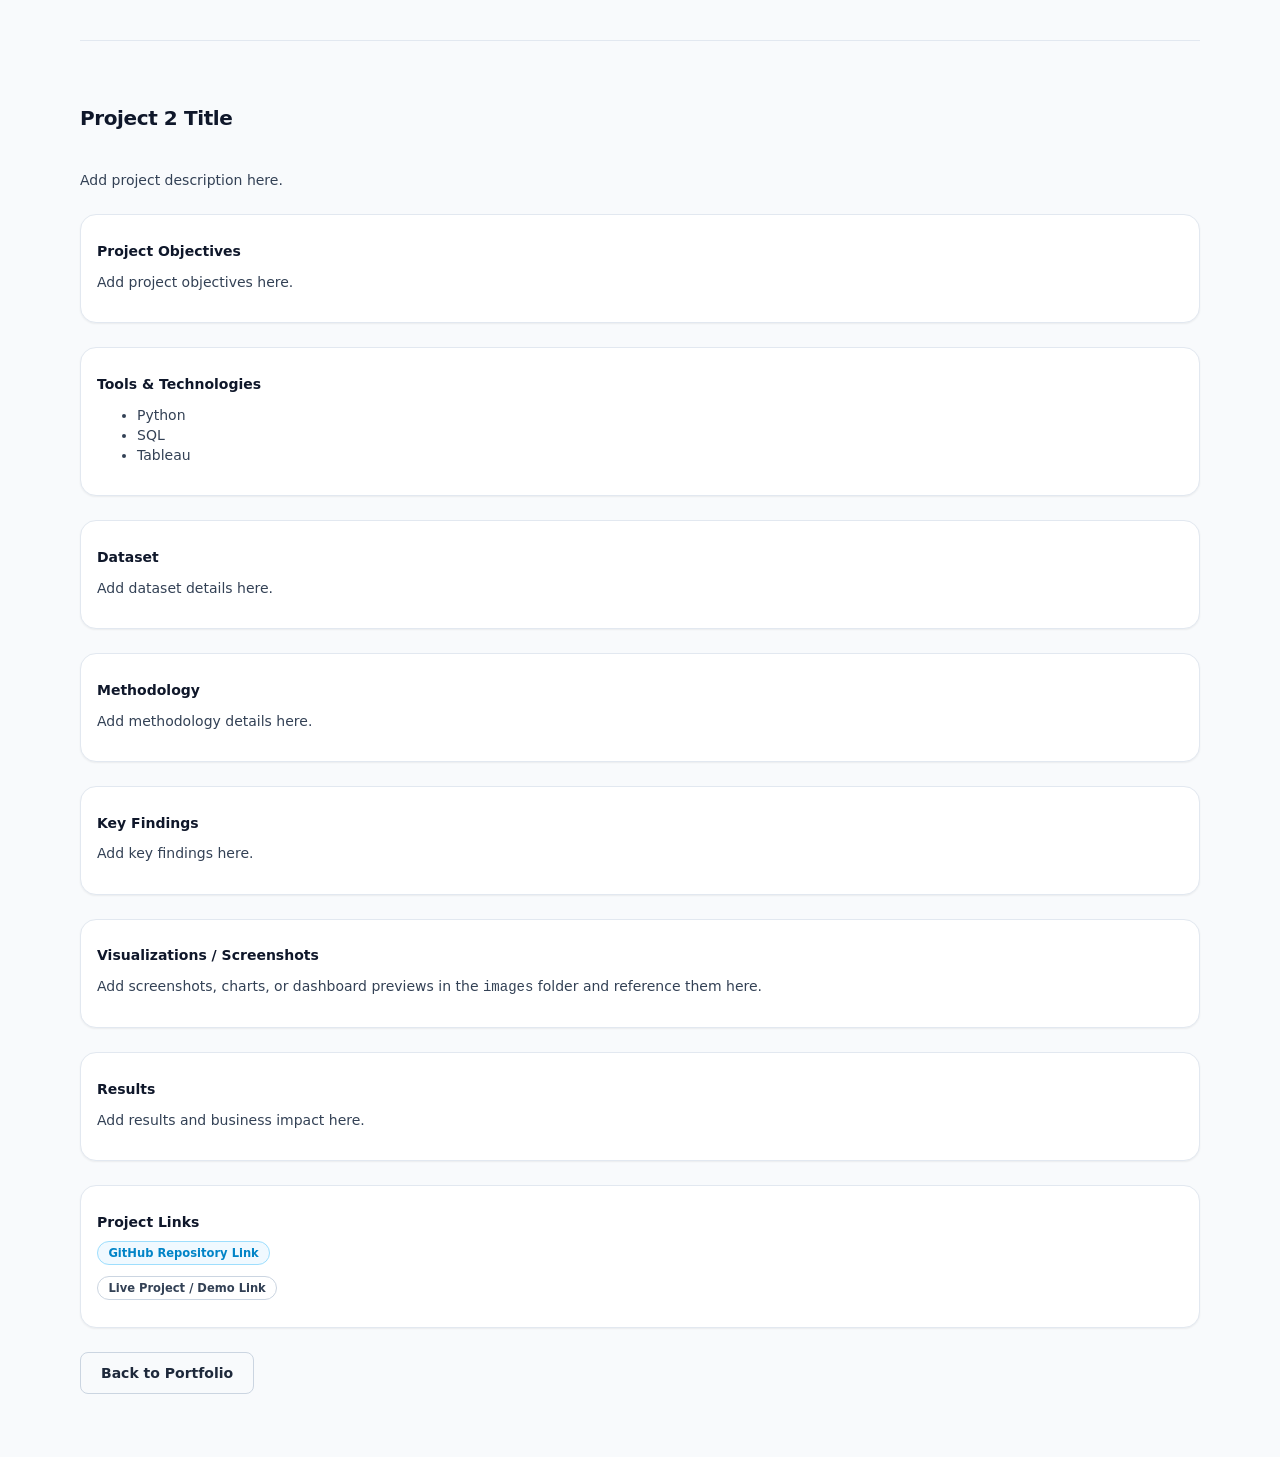
==== assets/projects/project-2/index.html @ e4ff6412 "Prepare portfolio files" ====
<!DOCTYPE html>
<html lang="en" class="page-root">
<head>
  <meta charset="UTF-8">
  <meta name="viewport" content="width=device-width, initial-scale=1.0">
  <title>Project 2 | Steven Legoute Portfolio</title>
  <link rel="stylesheet" href="../../../styles.css">
</head>
<body class="page-body">
  <main class="layout-container page-main">
    <section class="section-block section-block--no-margin-top">
      <div class="section-header">
        <h1 class="section-title">Project 2 Title</h1>
      </div>
      <p class="body-copy">Add project description here.</p>

      <div class="stack-large stack-large--with-margin-top">
        <div class="surface-card">
          <h2 class="card-title">Project Objectives</h2>
          <p class="body-copy">Add project objectives here.</p>
        </div>

        <div class="surface-card">
          <h2 class="card-title">Tools &amp; Technologies</h2>
          <ul class="body-copy">
            <li>Python</li>
            <li>SQL</li>
            <li>Tableau</li>
          </ul>
        </div>

        <div class="surface-card">
          <h2 class="card-title">Dataset</h2>
          <p class="body-copy">Add dataset details here.</p>
        </div>

        <div class="surface-card">
          <h2 class="card-title">Methodology</h2>
          <p class="body-copy">Add methodology details here.</p>
        </div>

        <div class="surface-card">
          <h2 class="card-title">Key Findings</h2>
          <p class="body-copy">Add key findings here.</p>
        </div>

        <div class="surface-card">
          <h2 class="card-title">Visualizations / Screenshots</h2>
          <p class="body-copy">Add screenshots, charts, or dashboard previews in the <code>images</code> folder and reference them here.</p>
        </div>

        <div class="surface-card">
          <h2 class="card-title">Results</h2>
          <p class="body-copy">Add results and business impact here.</p>
        </div>

        <div class="surface-card">
          <h2 class="card-title">Project Links</h2>
          <p class="body-copy"><a class="btn-sm hi" href="#">GitHub Repository Link</a></p>
          <p class="body-copy"><a class="btn-sm" href="#">Live Project / Demo Link</a></p>
        </div>

        <div>
          <a class="btn-secondary" href="../../../Copilot - Portfolio Site(3).html#projects">Back to Portfolio</a>
        </div>
      </div>
    </section>
  </main>
</body>
</html>
---- styles.css ----
/* Reset */
* { box-sizing: border-box; }
html, body { margin: 0; padding: 0; }
img, svg { max-width: 100%; }
a { color: inherit; }

/* Variables */
:root {
  --primary: #0284c7;
  --primary-soft: #0ea5e9;
  --secondary: #0b1120;
  --background: #f8fafc;
  --text: #0f172a;
  --muted: #64748b;
  --surface: #ffffff;
  --surface-dark: #0f172a;
  --border: #e2e8f0;
  --border-dark: #334155;
  --radius: 8px;
  --shadow: 0 1px 2px rgb(2 6 23 / 0.06);
  --project-thumb-bg: rgb(239 246 255);
  --project-thumb-line: rgba(15, 23, 42, 0.12);
  --project-thumb-text: rgba(15, 23, 42, 0.55);
  --project-thumb-text-soft: rgba(15, 23, 42, 0.35);
  --project-thumb-panel: rgba(255, 255, 255, 0.72);
  --project-thumb-panel-border: rgba(14, 165, 233, 0.18);
}

.dark {
  --background: #020617;
  --text: #f1f5f9;
  --muted: #94a3b8;
  --surface: #0f172a;
  --border: #334155;
  --project-thumb-bg: #0D1629;
  --project-thumb-line: rgba(255, 255, 255, 0.08);
  --project-thumb-text: rgba(255, 255, 255, 0.45);
  --project-thumb-text-soft: rgba(255, 255, 255, 0.18);
  --project-thumb-panel: rgba(255, 255, 255, 0.03);
  --project-thumb-panel-border: rgba(255, 255, 255, 0.06);
}

/* Typography */
body { font-family: Inter, system-ui, -apple-system, Segoe UI, Roboto, sans-serif; line-height: 1.45; }
.section-title, .hero-heading, .card-title, .contact-item-title, .project-title { line-height: 1.2; }
.page-root { scroll-behavior: smooth; }
.sr-only { position: absolute; width: 1px; height: 1px; padding: 0; margin: -1px; overflow: hidden; clip: rect(0,0,0,0); border: 0; }

/* Layout */
.page-body { background: var(--background); color: var(--text); }
.layout-container { max-width: 72rem; margin-inline: auto; padding-inline: 1rem; }
.page-main { padding-top: 2.5rem; padding-bottom: 4rem; }
.section-block { margin-top: 4rem; border-top: 1px solid var(--border); padding-top: 3rem; }
.section-header { margin-bottom: 1.5rem; display: flex; align-items: center; justify-content: space-between; gap: 1rem; }
.section-title { font-size: 1.25rem; font-weight: 600; letter-spacing: -0.02em; }
.section-subtitle { font-size: .75rem; color: var(--muted); }
.stack-large { display: grid; gap: 1.5rem; }
.stack-medium { display: grid; gap: .75rem; padding-top: .25rem; }
.stack-tight { display: grid; gap: .25rem; }
.section-block--no-margin-top { margin-top: 0; }
.stack-large--with-margin-top { margin-top: 1.5rem; }

/* Header */
.site-header { position: sticky; top: 0; z-index: 30; border-bottom: 1px solid var(--border); background: rgb(255 255 255 / 0.8); -webkit-backdrop-filter: blur(8px); backdrop-filter: blur(8px); }
.dark .site-header { background: rgb(2 6 23 / 0.8); }
.header-row { display: flex; align-items: center; justify-content: space-between; padding-block: .75rem; }
.brand-group { display: flex; align-items: center; gap: .5rem; }
.brand-badge { height: 2rem; width: 2rem; border-radius: .5rem; background: var(--primary-soft); color: #fff; display: flex; align-items: center; justify-content: center; font-weight: 700; font-size: .875rem; letter-spacing: 0.02em;}
.brand-title { font-size: .875rem; font-weight: 600; color: #334155; letter-spacing: .02em; }
.dark .brand-title { color: #e2e8f0; }

/* Navigation */
.nav-links { display: none; align-items: center; gap: 1.5rem; font-size: .875rem; font-weight: 500; color: #475569; }
.dark .nav-links { color: #cbd5e1; }
.nav-link { text-decoration: none; }
.nav-link:hover { color: var(--primary-soft); }
.theme-button { border: 1px solid #cbd5e1; color: #334155; background: transparent; border-radius: 999px; cursor: pointer; transition: .2s ease; }
.theme-button:hover { border-color: var(--primary-soft); color: var(--primary); }
.desktop-theme-button { padding: .25rem .75rem; font-size: .75rem; font-weight: 600; }
.mobile-theme-button { display: inline-flex; align-items: center; justify-content: center; padding: .5rem; font-size: .75rem; }
.dark .theme-button { border-color: #475569; color: #e2e8f0; }

/* Hero */
.hero-grid { display: grid; gap: 2.5rem; }
.section-eyebrow { font-size: .75rem; font-weight: 600; letter-spacing: .2em; text-transform: uppercase; color: var(--primary); }
.dark .section-eyebrow { color: #38bdf8; }
.hero-heading { font-size: 1.875rem; font-weight: 700; letter-spacing: 0.02em; }
.hero-highlight { display: block; color: var(--primary); }
.typing-text { border-right: 2px solid var(--primary-soft); padding-right: .25rem; font-size: 1.5rem; }
.hero-summary { max-width: 36rem; font-size: .875rem; line-height: 1.7; color: #475569; }
.dark .hero-summary { color: #cbd5e1; }
.button-row { display: flex; flex-wrap: wrap; gap: .75rem; }
.hero-meta-grid { display: flex; flex-wrap: wrap; gap: 1.5rem; font-size: .75rem; color: var(--muted); }
.hero-meta-title { margin: 0 0 .125rem; color: #334155; font-weight: 600; }
.dark .hero-meta-title { color: #e2e8f0; }
.hero-panel { position: relative; overflow: hidden; border-radius: 1rem; border: 1px solid var(--border); background: var(--surface); padding: 1.5rem; box-shadow: 0 20px 30px rgb(2 6 23 / 0.15); }
.hero-panel-top { margin-bottom: 1rem; display: flex; align-items: center; justify-content: space-between; font-size: .75rem; color: var(--muted); }
.inline-note { display: inline-flex; align-items: center; gap: .25rem; }
.status-dot { height: .5rem; width: .5rem; border-radius: 999px; background: #34d399; }
.focus-grid { display: grid; grid-template-columns: repeat(3, minmax(0,1fr)); gap: 1rem; font-size: .75rem; text-align: center; }
.mini-label { font-size: .65rem; text-transform: uppercase; letter-spacing: .06em; color: var(--muted); }
.focus-value { font-size: 1.5rem; font-weight: 600; }
.focus-value.emerald { color: #34d399; }
.focus-value.sky { color: #38bdf8; }
.focus-value.amber { color: #fbbf24; }
.mini-caption { font-size: .7rem; color: var(--muted); }
.hero-chart-placeholder { margin-top: 1.5rem; height: 6rem; border-radius: .75rem; background: linear-gradient(to right,#e0f2fe,#d1fae5,#fef3c7); }
.dark .hero-chart-placeholder { background: linear-gradient(to right,rgb(14 116 144 / .2),rgb(16 185 129 / .2),rgb(251 191 36 / .2)); }

/* Cards */
.surface-card, .article-card { border: 1px solid var(--border); border-radius: 1rem; background: var(--surface); padding: 1rem; box-shadow: var(--shadow); }
.article-card { font-size: .875rem; }
.wide-card { grid-column: 1 / -1; }
.split-top { display: flex; justify-content: space-between; align-items: flex-start; gap: 1rem; }
.card-title, .contact-item-title { font-size: .875rem; font-weight: 600; }
.meta-text { margin-top: .25rem; font-size: .75rem; color: var(--muted); }
.body-copy { margin-top: .75rem; font-size: .875rem; color: #334155; }
.dark .body-copy { color: #cbd5e1; }
.tagline { margin-top: .75rem; font-size: .7rem; text-transform: uppercase; letter-spacing: .06em; color: var(--muted); font-weight: 500; }
.pill-label { font-size: .75rem; color: #475569; font-weight: 500; }
.dark .pill-label { color: #cbd5e1; }
.chip-row { margin-top: .75rem; display: flex; flex-wrap: wrap; gap: .75rem; font-size: .75rem; }
.chip { border: 1px solid #cbd5e1; border-radius: 999px; padding: .25rem .75rem; color: #334155; background: transparent; }
.dark .chip { border-color: #475569; color: #e2e8f0; }

/* Buttons */
.btn-primary, .btn-secondary, .btn-tertiary, .btn-sm, .footer-link { text-decoration: none; transition: all .2s ease; }
.btn-primary { display: inline-flex; align-items: center; justify-content: center; border: 0; border-radius: .5rem; background: var(--primary); color: #fff; padding: .625rem 1.25rem; font-size: .875rem; font-weight: 600; box-shadow: var(--shadow); cursor: pointer; }
.btn-primary:hover { background: var(--primary-soft); }
.full-width { width: 100%; padding-inline: 1rem; }
.btn-secondary { display: inline-flex; align-items: center; justify-content: center; border: 1px solid #cbd5e1; border-radius: .5rem; color: #1e293b; padding: .625rem 1.25rem; font-size: .875rem; font-weight: 600; }
.btn-secondary:hover { border-color: var(--primary-soft); color: var(--primary); }
.dark .btn-secondary { border-color: #475569; color: #f1f5f9; }
.btn-tertiary { display: inline-flex; align-items: center; justify-content: center; color: var(--primary); border: 1px solid transparent; border-radius: .5rem; padding: .625rem 1.25rem; font-size: .875rem; font-weight: 600; }
.btn-tertiary:hover { color: var(--primary-soft); }
.dark .btn-tertiary { color: #38bdf8; }

/* Forms */
.contact-grid, .two-column-grid, .three-column-grid { display: grid; gap: 1.5rem; }
.contact-intro { display: grid; gap: 1rem; font-size: .875rem; color: #334155; }
.dark .contact-intro { color: #cbd5e1; }
.contact-item { display: flex; align-items: center; gap: .75rem; border: 1px solid var(--border); border-radius: .75rem; background: rgb(255 255 255 / .8); padding: .75rem; }
.dark .contact-item { background: rgb(15 23 42 / .8); }
.contact-icon { display: flex; align-items: center; justify-content: center; height: 2.25rem; width: 2.25rem; border-radius: .5rem; background: #e0f2fe; font-size: 1rem; }
.dark .contact-icon { background: rgb(12 74 110 / .5); }
.contact-link { font-size: .75rem; color: var(--muted); text-underline-offset: 2px; }
.contact-link:hover { text-decoration: underline; }
.contact-form { display: grid; gap: 1rem; }
.form-label { display: block; margin-bottom: .25rem; font-size: .75rem; text-transform: uppercase; letter-spacing: .2em; color: var(--muted); font-weight: 600; }
.form-control { width: 100%; border: 1px solid #cbd5e1; border-radius: .5rem; background: #f8fafc; color: var(--text); padding: .5rem .75rem; font-size: .875rem; }
.form-control:focus { outline: none; border-color: var(--primary-soft); box-shadow: 0 0 0 1px var(--primary-soft); }
.dark .form-control { border-color: #475569; background: #020617; color: #f1f5f9; }

/* Footer */
.site-footer { border-top: 1px solid #1e293b; background: #020617; color: #94a3b8; padding: 2rem 1.5rem; }
.footer-row { display: flex; flex-direction: column; gap: 1rem; font-size: .875rem; }
.footer-name { font-size: 1rem; font-weight: 600; color: #fff; }
.footer-note { font-size: .75rem; color: #64748b; }
.footer-heart { color: #cbd5e1; }
.footer-links { display: flex; flex-wrap: wrap; align-items: center; gap: .5rem; font-size: .75rem; font-weight: 600; letter-spacing: .2em; text-transform: uppercase; }
.footer-link { border: 1px solid #334155; border-radius: .375rem; padding: .25rem .5rem; color: #cbd5e1; }
.footer-link:hover { border-color: #64748b; color: #fff; }
.footer-muted { padding: .25rem .5rem; color: #64748b; }

/* Utilities */
.btn-sm {
  border-radius: 9999px; border: 1px solid rgb(203 213 225); background: #fff; color: rgb(51 65 85);
  padding: 0.25rem 0.65rem; font-size: 0.72rem; font-weight: 600;
}
.btn-sm:hover { border-color: rgb(2 132 199); color: rgb(2 132 199); background: rgb(240 249 255); transform: translateY(-1px); }
.btn-sm.hi { border-color: rgb(125 211 252 / 0.7); color: rgb(2 132 199); background: rgb(240 249 255); }
.dark .btn-sm { border-color: rgb(71 85 105); background: rgb(15 23 42); color: rgb(203 213 225); }
.dark .btn-sm:hover { background: rgb(8 47 73 / 0.7); color: rgb(125 211 252); }
.dark .btn-sm.hi { border-color: rgb(14 165 233 / 0.25); background: rgb(8 47 73 / 0.7); color: rgb(125 211 252); }

.reveal { opacity: 0; transform: translateY(20px); transition: opacity 0.5s ease, transform 0.5s ease; }
.reveal.visible { opacity: 1; transform: translateY(0); }
.delay-1 { transition-delay: 0.1s; }
.delay-2 { transition-delay: 0.2s; }
.delay-3 { transition-delay: 0.3s; }
.delay-4 { transition-delay: 0.4s; }

.about-grid { display: grid; gap: 2rem; }
.about-text p { margin-bottom: 1rem; color: rgb(71 85 105); }
.dark .about-text p { color: rgb(203 213 225); }
.soft-skills { margin-top: 1rem; display: flex; flex-wrap: wrap; gap: 0.5rem; }
.soft-pill { border-radius: 9999px; border: 1px solid rgb(203 213 225); padding: 0.3rem 0.7rem; font-size: 0.72rem; color: rgb(71 85 105); background: rgb(248 250 252); }
.dark .soft-pill { border-color: rgb(71 85 105); color: rgb(203 213 225); background: rgb(15 23 42); }
.about-timeline { margin-top: 1.25rem; border-left: 1px solid rgb(203 213 225); padding-left: 1rem; }
.dark .about-timeline { border-left-color: rgb(71 85 105); }
.timeline-item { position: relative; margin-bottom: 1rem; }
.timeline-dot { position: absolute; left: -1.3rem; top: 0.3rem; height: 0.6rem; width: 0.6rem; border-radius: 9999px; background: rgb(2 132 199); }
.timeline-year { font-size: 0.7rem; letter-spacing: 0.1em; text-transform: uppercase; color: rgb(2 132 199); }
.timeline-title { font-weight: 700; color: rgb(15 23 42); }
.dark .timeline-title { color: rgb(248 250 252); }
.timeline-desc { font-size: 0.85rem; color: rgb(100 116 139); }
.dark .timeline-desc { color: rgb(148 163 184); }
.about-cards { display: grid; grid-template-columns: 1fr; gap: 0.75rem; align-content: start; margin-top: 1rem; }
.about-card { display: flex; gap: 0.75rem; border: 1px solid rgb(226 232 240); border-radius: 0.75rem; background: #fff; padding: 0.9rem; box-shadow: 0 1px 2px rgb(2 6 23 / 0.06); }
.dark .about-card { border-color: rgb(51 65 85); background: rgb(15 23 42); }
.card-icon { display: inline-flex; height: 2rem; width: 2rem; align-items: center; justify-content: center; border-radius: 0.5rem; background: rgb(224 242 254); }
.dark .card-icon { background: rgb(30 41 59); }
.card-body strong { display: block; margin-bottom: 0.15rem; font-size: 0.88rem; color: rgb(15 23 42); }
.dark .card-body strong { color: rgb(248 250 252); }
.card-body span { font-size: 0.76rem; color: rgb(100 116 139); line-height: 1.5; }
.dark .card-body span { color: rgb(148 163 184); }

.filter-bar { margin: 1rem 0 1.5rem; display: flex; flex-wrap: wrap; gap: 0.5rem; }
.filter-btn { border: 1px solid rgb(203 213 225); background: rgb(248 250 252); color: rgb(51 65 85); border-radius: 9999px; padding: 0.35rem 0.85rem; font-size: 0.78rem; cursor: pointer; }
.dark .filter-btn { border-color: rgb(71 85 105); background: rgb(15 23 42); color: rgb(203 213 225); }
.filter-btn.active { border-color: rgb(2 132 199); color: rgb(2 132 199); background: rgb(224 242 254); }
.dark .filter-btn.active { background: rgb(8 47 73); }
.projects-grid { display: grid; gap: 1.25rem; }
.project-card { overflow: hidden; border-radius: 0.9rem; border: 1px solid rgb(226 232 240); background: #fff; box-shadow: 0 1px 2px rgb(2 6 23 / 0.06); display: flex; flex-direction: column; transition: border-color 0.2s ease, box-shadow 0.2s ease, transform 0.2s ease; }
.project-card:hover { border-color: rgb(125 211 252); box-shadow: 0 18px 40px rgb(14 165 233 / 0.12); transform: translateY(-4px); }
.dark .project-card { border-color: rgb(51 65 85); background: rgb(15 23 42); box-shadow: 0 1px 2px rgb(2 6 23 / 0.24); }
.dark .project-card:hover { border-color: rgb(14 165 233 / 0.45); box-shadow: 0 18px 40px rgb(2 6 23 / 0.45); }
.project-thumb { position: relative; aspect-ratio: 400 / 195; background: var(--project-thumb-bg); }
.project-thumb svg { display: block; width: 100%; height: 100%; }
.project-badge { position: absolute; left: 0.75rem; bottom: 0.75rem; border: 1px solid rgb(2 132 199 / 0.35); background: rgb(224 242 254 / 0.92); color: rgb(2 132 199); border-radius: 9999px; padding: 0.2rem 0.6rem; font-size: 0.68rem; -webkit-backdrop-filter: blur(6px); backdrop-filter: blur(6px); }
.dark .project-badge { background: rgb(2 132 199 / 0.15); color: rgb(224 242 254); }
.project-body { padding: 0.85rem; display: flex; flex-direction: column; flex: 1; }
.project-category { font-size: 0.68rem; letter-spacing: 0.08em; text-transform: uppercase; color: rgb(100 116 139); }
.project-title { margin: 0.25rem 0 0; font-size: 1rem; font-weight: 700; color: rgb(15 23 42); }
.project-title-link { text-decoration: none; color: inherit; }
.project-title-link:hover { color: var(--primary-soft); }
.dark .project-title { color: rgb(248 250 252); }
.project-desc { margin-top: 0.5rem; font-size: 0.85rem; color: rgb(71 85 105); line-height: 1.6; }
.dark .project-desc { color: rgb(203 213 225); }
.project-impact { margin-top: 0.5rem; width: fit-content; border-radius: 9999px; border: 1px solid rgb(125 211 252 / 0.7); background: rgb(240 249 255); padding: 0.3rem 0.7rem; font-size: 0.78rem; font-weight: 600; color: rgb(2 132 199); }
.dark .project-impact { border-color: rgb(14 165 233 / 0.25); background: rgb(8 47 73 / 0.7); color: rgb(125 211 252); }
.project-tags { margin-top: 0.65rem; display: flex; flex-wrap: wrap; gap: 0.4rem; }
.project-tag { border-radius: 9999px; border: 1px solid rgb(203 213 225); padding: 0.2rem 0.55rem; font-size: 0.68rem; color: rgb(51 65 85); background: rgb(248 250 252); transition: border-color 0.2s ease, color 0.2s ease, background-color 0.2s ease; }
.project-card:hover .project-tag { border-color: rgb(125 211 252 / 0.7); color: rgb(2 132 199); background: rgb(240 249 255); }
.dark .project-tag { border-color: rgb(71 85 105); color: rgb(203 213 225); background: rgb(15 23 42); }
.dark .project-card:hover .project-tag { border-color: rgb(14 165 233 / 0.3); color: rgb(125 211 252); background: rgb(15 23 42); }
.project-links { margin-top: auto; padding-top: 0.8rem; display: flex; flex-wrap: wrap; gap: 0.45rem; }

/* Media Queries */
@media (min-width: 768px) {
  .nav-links { display: flex; }
  .mobile-theme-button { display: none; }
  .hero-grid, .two-column-grid, .contact-grid { grid-template-columns: repeat(2, minmax(0, 1fr)); }
  .hero-grid { align-items: center; }
  .three-column-grid { grid-template-columns: repeat(3, minmax(0, 1fr)); }
  .projects-grid { grid-template-columns: repeat(2, minmax(0, 1fr)); }
  .footer-row { flex-direction: row; align-items: center; justify-content: space-between; }
}

@media (max-width: 767px) {
  .desktop-theme-button { display: none; }
}

@media (min-width: 1024px) {
  .about-grid { grid-template-columns: 1fr; }
  .hero-heading { font-size: 3rem; }
  .typing-text { font-size: 2.25rem; }
}

@media (min-width: 768px) {
  .about-cards { grid-template-columns: repeat(2, minmax(0, 1fr)); gap: 1rem; }
}

@media (min-width: 640px) and (max-width: 1023px) {
  .hero-heading { font-size: 2.25rem; }
  .typing-text { font-size: 1.875rem; }
}
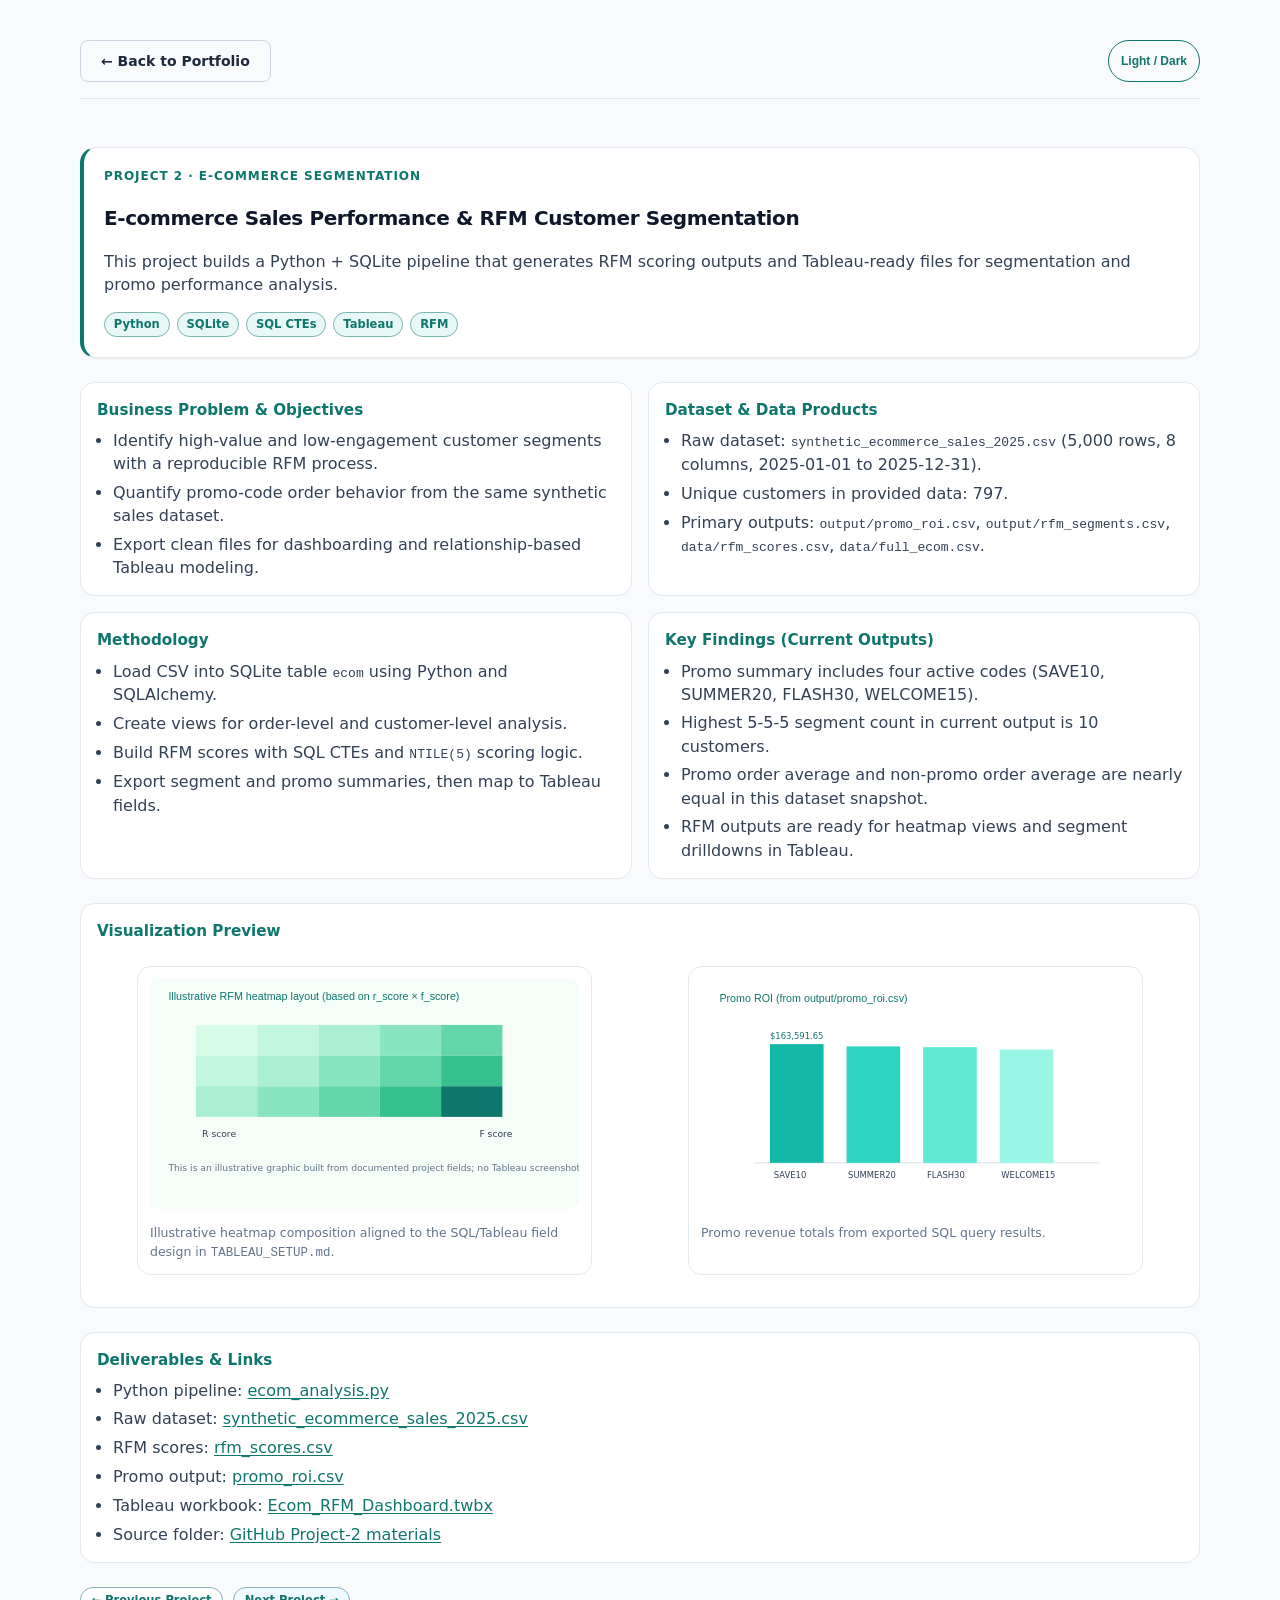
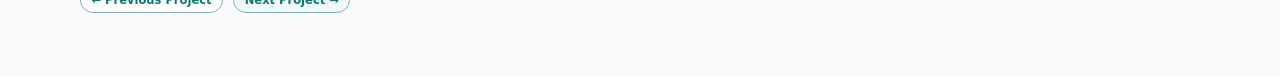
==== commit cea28d29: "Apply remaining changes Co-authored-by: jimmyhomes12 <84486099+jimmyhomes12@users.noreply.github.com" ====
--- a/assets/projects/project-2/index.html
+++ b/assets/projects/project-2/index.html
@@ -3,68 +3,128 @@
 <head>
   <meta charset="UTF-8">
   <meta name="viewport" content="width=device-width, initial-scale=1.0">
-  <title>Project 2 | Steven Legoute Portfolio</title>
+  <title>Project 2 | E-commerce RFM Analysis</title>
   <link rel="stylesheet" href="../../../styles.css">
 </head>
-<body class="page-body">
+<body class="page-body project-detail-page project-theme--p2">
   <main class="layout-container page-main">
+    <div class="project-detail-header">
+      <a class="btn-secondary" href="../../../Copilot - Portfolio Site(3).html#projects">← Back to Portfolio</a>
+      <button class="theme-button project-theme-toggle" type="button" onclick="toggleTheme()">Light / Dark</button>
+    </div>
+
     <section class="section-block section-block--no-margin-top">
-      <div class="section-header">
-        <h1 class="section-title">Project 2 Title</h1>
-      </div>
-      <p class="body-copy">Add project description here.</p>
+      <article class="project-hero">
+        <p class="project-kicker">Project 2 · E-commerce Segmentation</p>
+        <h1 class="section-title">E-commerce Sales Performance & RFM Customer Segmentation</h1>
+        <p class="project-summary">This project builds a Python + SQLite pipeline that generates RFM scoring outputs and Tableau-ready files for segmentation and promo performance analysis.</p>
+        <div class="project-chip-row">
+          <span class="project-chip">Python</span><span class="project-chip">SQLite</span><span class="project-chip">SQL CTEs</span><span class="project-chip">Tableau</span><span class="project-chip">RFM</span>
+        </div>
+      </article>
 
       <div class="stack-large stack-large--with-margin-top">
-        <div class="surface-card">
-          <h2 class="card-title">Project Objectives</h2>
-          <p class="body-copy">Add project objectives here.</p>
+        <div class="project-section-grid">
+          <article class="project-card-detail">
+            <h2 class="project-card-title">Business Problem & Objectives</h2>
+            <ul class="project-list">
+              <li>Identify high-value and low-engagement customer segments with a reproducible RFM process.</li>
+              <li>Quantify promo-code order behavior from the same synthetic sales dataset.</li>
+              <li>Export clean files for dashboarding and relationship-based Tableau modeling.</li>
+            </ul>
+          </article>
+          <article class="project-card-detail">
+            <h2 class="project-card-title">Dataset & Data Products</h2>
+            <ul class="project-list">
+              <li>Raw dataset: <code>synthetic_ecommerce_sales_2025.csv</code> (5,000 rows, 8 columns, 2025-01-01 to 2025-12-31).</li>
+              <li>Unique customers in provided data: 797.</li>
+              <li>Primary outputs: <code>output/promo_roi.csv</code>, <code>output/rfm_segments.csv</code>, <code>data/rfm_scores.csv</code>, <code>data/full_ecom.csv</code>.</li>
+            </ul>
+          </article>
+          <article class="project-card-detail">
+            <h2 class="project-card-title">Methodology</h2>
+            <ul class="project-list">
+              <li>Load CSV into SQLite table <code>ecom</code> using Python and SQLAlchemy.</li>
+              <li>Create views for order-level and customer-level analysis.</li>
+              <li>Build RFM scores with SQL CTEs and <code>NTILE(5)</code> scoring logic.</li>
+              <li>Export segment and promo summaries, then map to Tableau fields.</li>
+            </ul>
+          </article>
+          <article class="project-card-detail">
+            <h2 class="project-card-title">Key Findings (Current Outputs)</h2>
+            <ul class="project-list">
+              <li>Promo summary includes four active codes (SAVE10, SUMMER20, FLASH30, WELCOME15).</li>
+              <li>Highest 5-5-5 segment count in current output is 10 customers.</li>
+              <li>Promo order average and non-promo order average are nearly equal in this dataset snapshot.</li>
+              <li>RFM outputs are ready for heatmap views and segment drilldowns in Tableau.</li>
+            </ul>
+          </article>
         </div>
 
-        <div class="surface-card">
-          <h2 class="card-title">Tools &amp; Technologies</h2>
-          <ul class="body-copy">
-            <li>Python</li>
-            <li>SQL</li>
-            <li>Tableau</li>
+        <article class="project-card-detail">
+          <h2 class="project-card-title">Visualization Preview</h2>
+          <div class="project-visual-grid">
+            <figure class="project-visual">
+              <svg viewBox="0 0 560 300" xmlns="http://www.w3.org/2000/svg" role="img" aria-label="Illustrative RFM heatmap based on project schema">
+                <rect width="560" height="300" fill="#f5fdf9"/>
+                <text x="24" y="28" font-size="14" fill="#0f766e" font-family="Inter, sans-serif">Illustrative RFM heatmap layout (based on r_score × f_score)</text>
+                <g>
+                  <rect x="60" y="60" width="80" height="40" fill="#d8fbe8"/><rect x="140" y="60" width="80" height="40" fill="#c3f6de"/><rect x="220" y="60" width="80" height="40" fill="#aaefd1"/><rect x="300" y="60" width="80" height="40" fill="#88e5bf"/><rect x="380" y="60" width="80" height="40" fill="#64d7aa"/>
+                  <rect x="60" y="100" width="80" height="40" fill="#c3f6de"/><rect x="140" y="100" width="80" height="40" fill="#aaefd1"/><rect x="220" y="100" width="80" height="40" fill="#88e5bf"/><rect x="300" y="100" width="80" height="40" fill="#64d7aa"/><rect x="380" y="100" width="80" height="40" fill="#37c18f"/>
+                  <rect x="60" y="140" width="80" height="40" fill="#aaefd1"/><rect x="140" y="140" width="80" height="40" fill="#88e5bf"/><rect x="220" y="140" width="80" height="40" fill="#64d7aa"/><rect x="300" y="140" width="80" height="40" fill="#37c18f"/><rect x="380" y="140" width="80" height="40" fill="#0f766e"/>
+                </g>
+                <text x="68" y="206" font-size="12" fill="#334155">R score</text>
+                <text x="430" y="206" font-size="12" fill="#334155">F score</text>
+                <text x="24" y="250" font-size="12" fill="#64748b">This is an illustrative graphic built from documented project fields; no Tableau screenshot file is included in this repository.</text>
+              </svg>
+              <figcaption class="project-caption">Illustrative heatmap composition aligned to the SQL/Tableau field design in <code>TABLEAU_SETUP.md</code>.</figcaption>
+            </figure>
+            <figure class="project-visual">
+              <svg viewBox="0 0 560 300" xmlns="http://www.w3.org/2000/svg" role="img" aria-label="Promo code ROI bar comparison from output CSV">
+                <rect width="560" height="300" fill="#ffffff"/>
+                <text x="24" y="30" font-size="14" fill="#0f766e" font-family="Inter, sans-serif">Promo ROI (from output/promo_roi.csv)</text>
+                <line x1="70" y1="240" x2="520" y2="240" stroke="#cbd5e1"/>
+                <rect x="90" y="85" width="70" height="155" fill="#14b8a6"/><text x="95" y="260" font-size="11" fill="#334155">SAVE10</text>
+                <rect x="190" y="88" width="70" height="152" fill="#2dd4bf"/><text x="192" y="260" font-size="11" fill="#334155">SUMMER20</text>
+                <rect x="290" y="89" width="70" height="151" fill="#5eead4"/><text x="295" y="260" font-size="11" fill="#334155">FLASH30</text>
+                <rect x="390" y="92" width="70" height="148" fill="#99f6e4"/><text x="392" y="260" font-size="11" fill="#334155">WELCOME15</text>
+                <text x="90" y="78" font-size="11" fill="#0f766e">$163,591.65</text>
+              </svg>
+              <figcaption class="project-caption">Promo revenue totals from exported SQL query results.</figcaption>
+            </figure>
+          </div>
+        </article>
+
+        <article class="project-card-detail project-deliverables">
+          <h2 class="project-card-title">Deliverables & Links</h2>
+          <ul class="project-list">
+            <li>Python pipeline: <a href="../../../Project%20Work/Project-2/ecom_analysis.py">ecom_analysis.py</a></li>
+            <li>Raw dataset: <a href="../../../Project%20Work/Project-2/data/synthetic_ecommerce_sales_2025.csv">synthetic_ecommerce_sales_2025.csv</a></li>
+            <li>RFM scores: <a href="../../../Project%20Work/Project-2/data/rfm_scores.csv">rfm_scores.csv</a></li>
+            <li>Promo output: <a href="../../../Project%20Work/Project-2/output/promo_roi.csv">promo_roi.csv</a></li>
+            <li>Tableau workbook: <a href="../../../Project%20Work/Project-2/tableau_viz/Ecom_RFM_Dashboard.twbx">Ecom_RFM_Dashboard.twbx</a></li>
+            <li>Source folder: <a href="https://github.com/jimmyhomes12/Final-Website-File/tree/main/Project%20Work/Project-2" target="_blank" rel="noopener noreferrer">GitHub Project-2 materials</a></li>
           </ul>
-        </div>
+        </article>
 
-        <div class="surface-card">
-          <h2 class="card-title">Dataset</h2>
-          <p class="body-copy">Add dataset details here.</p>
-        </div>
-
-        <div class="surface-card">
-          <h2 class="card-title">Methodology</h2>
-          <p class="body-copy">Add methodology details here.</p>
-        </div>
-
-        <div class="surface-card">
-          <h2 class="card-title">Key Findings</h2>
-          <p class="body-copy">Add key findings here.</p>
-        </div>
-
-        <div class="surface-card">
-          <h2 class="card-title">Visualizations / Screenshots</h2>
-          <p class="body-copy">Add screenshots, charts, or dashboard previews in the <code>images</code> folder and reference them here.</p>
-        </div>
-
-        <div class="surface-card">
-          <h2 class="card-title">Results</h2>
-          <p class="body-copy">Add results and business impact here.</p>
-        </div>
-
-        <div class="surface-card">
-          <h2 class="card-title">Project Links</h2>
-          <p class="body-copy"><a class="btn-sm hi" href="#">GitHub Repository Link</a></p>
-          <p class="body-copy"><a class="btn-sm" href="#">Live Project / Demo Link</a></p>
-        </div>
-
-        <div>
-          <a class="btn-secondary" href="../../../Copilot - Portfolio Site(3).html#projects">Back to Portfolio</a>
+        <div class="project-nav-links">
+          <a class="btn-sm" href="../project-1/index.html">← Previous Project</a>
+          <a class="btn-sm hi" href="../project-3/index.html">Next Project →</a>
         </div>
       </div>
     </section>
   </main>
+
+  <script>
+    function toggleTheme() {
+      const html = document.documentElement;
+      html.classList.toggle('dark');
+      localStorage.setItem('theme', html.classList.contains('dark') ? 'dark' : 'light');
+    }
+    (() => {
+      const stored = localStorage.getItem('theme');
+      if (stored === 'dark') document.documentElement.classList.add('dark');
+    })();
+  </script>
 </body>
 </html>
--- a/styles.css
+++ b/styles.css
@@ -265,3 +265,290 @@
   .hero-heading { font-size: 2.25rem; }
   .typing-text { font-size: 1.875rem; }
 }
+
+/* Project-specific thumbnail identities */
+.project-thumb[class*="project-thumb--"] {
+  --thumb-bg: var(--project-thumb-bg);
+  --thumb-surface: var(--project-thumb-panel);
+  --thumb-grid: var(--project-thumb-line);
+  --thumb-label: var(--project-thumb-text);
+  --thumb-soft: var(--project-thumb-text-soft);
+}
+
+.project-thumb--p1 {
+  --thumb-bg: #0b1329;
+  --thumb-surface: #101d3d;
+  --thumb-grid: rgba(203, 213, 225, 0.24);
+  --thumb-label: #dbe4f0;
+  --thumb-soft: rgba(219, 228, 240, 0.72);
+  --p1-gold: #d4af37;
+  --p1-silver: #b8c2cc;
+  --p1-risk: #b05559;
+}
+
+.project-thumb--p2 {
+  --thumb-bg: #f6fffb;
+  --thumb-surface: #ffffff;
+  --thumb-grid: rgba(17, 94, 89, 0.14);
+  --thumb-label: #203637;
+  --thumb-soft: rgba(32, 54, 55, 0.62);
+  --p2-emerald: #0f766e;
+  --p2-teal: #14b8a6;
+  --p2-charcoal: #1f2937;
+}
+
+.project-thumb--p3 {
+  --thumb-bg: #ffffff;
+  --thumb-surface: #f5f7f8;
+  --thumb-grid: rgba(31, 41, 55, 0.14);
+  --thumb-label: #24362b;
+  --thumb-soft: rgba(36, 54, 43, 0.62);
+  --p3-forest: #2f6b3e;
+  --p3-lime: #8ebd4a;
+}
+
+.project-thumb--p4 {
+  --thumb-bg: #f7f6ff;
+  --thumb-surface: #ffffff;
+  --thumb-grid: rgba(67, 56, 202, 0.16);
+  --thumb-label: #2f2452;
+  --thumb-soft: rgba(47, 36, 82, 0.62);
+  --p4-violet: #7c3aed;
+  --p4-indigo: #4f46e5;
+  --p4-coral: #fb7185;
+}
+
+.project-thumb--p5 {
+  --thumb-bg: #fff8ef;
+  --thumb-surface: #fffdf8;
+  --thumb-grid: rgba(69, 36, 20, 0.15);
+  --thumb-label: #352419;
+  --thumb-soft: rgba(53, 36, 25, 0.62);
+  --p5-orange: #c96a2d;
+  --p5-cream: #fef3da;
+  --p5-turquoise: #2ea6a2;
+}
+
+.project-thumb--p6 {
+  --thumb-bg: #f4f9f9;
+  --thumb-surface: #ffffff;
+  --thumb-grid: rgba(15, 68, 73, 0.16);
+  --thumb-label: #1e3b42;
+  --thumb-soft: rgba(30, 59, 66, 0.62);
+  --p6-teal: #0f766e;
+  --p6-amber: #d9901a;
+  --p6-slate: #475569;
+}
+
+.dark .project-thumb--p1 {
+  --thumb-bg: #080f20;
+  --thumb-surface: #0f1b38;
+  --thumb-grid: rgba(148, 163, 184, 0.22);
+  --thumb-label: #d7e2ee;
+  --thumb-soft: rgba(215, 226, 238, 0.62);
+}
+
+.dark .project-thumb--p2 {
+  --thumb-bg: #08231d;
+  --thumb-surface: #11362e;
+  --thumb-grid: rgba(45, 212, 191, 0.2);
+  --thumb-label: #d6f2ea;
+  --thumb-soft: rgba(214, 242, 234, 0.58);
+}
+
+.dark .project-thumb--p3 {
+  --thumb-bg: #102115;
+  --thumb-surface: #1a3222;
+  --thumb-grid: rgba(187, 247, 208, 0.18);
+  --thumb-label: #e5f4e8;
+  --thumb-soft: rgba(229, 244, 232, 0.58);
+}
+
+.dark .project-thumb--p4 {
+  --thumb-bg: #1a1230;
+  --thumb-surface: #251b45;
+  --thumb-grid: rgba(167, 139, 250, 0.25);
+  --thumb-label: #ebddff;
+  --thumb-soft: rgba(235, 221, 255, 0.58);
+}
+
+.dark .project-thumb--p5 {
+  --thumb-bg: #2a1810;
+  --thumb-surface: #3a2317;
+  --thumb-grid: rgba(251, 191, 36, 0.24);
+  --thumb-label: #f9e6d0;
+  --thumb-soft: rgba(249, 230, 208, 0.6);
+}
+
+.dark .project-thumb--p6 {
+  --thumb-bg: #10232a;
+  --thumb-surface: #17323a;
+  --thumb-grid: rgba(56, 189, 248, 0.2);
+  --thumb-label: #e1f2f5;
+  --thumb-soft: rgba(225, 242, 245, 0.58);
+}
+
+/* Project detail page styles */
+.project-detail-page {
+  --project-accent: var(--primary);
+  --project-accent-soft: var(--primary-soft);
+  --project-accent-2: #0ea5e9;
+  --project-muted-bg: rgba(2, 132, 199, 0.08);
+}
+
+.project-theme--p1 { --project-accent: #b8912f; --project-accent-soft: #d4af37; --project-accent-2: #b05559; --project-muted-bg: rgba(184, 145, 47, 0.12); }
+.project-theme--p2 { --project-accent: #0f766e; --project-accent-soft: #14b8a6; --project-accent-2: #115e59; --project-muted-bg: rgba(20, 184, 166, 0.1); }
+.project-theme--p3 { --project-accent: #2f6b3e; --project-accent-soft: #8ebd4a; --project-accent-2: #3f7f4a; --project-muted-bg: rgba(79, 127, 74, 0.12); }
+.project-theme--p4 { --project-accent: #7c3aed; --project-accent-soft: #6366f1; --project-accent-2: #fb7185; --project-muted-bg: rgba(124, 58, 237, 0.1); }
+.project-theme--p5 { --project-accent: #c96a2d; --project-accent-soft: #2ea6a2; --project-accent-2: #f59e0b; --project-muted-bg: rgba(201, 106, 45, 0.11); }
+.project-theme--p6 { --project-accent: #0f766e; --project-accent-soft: #d9901a; --project-accent-2: #475569; --project-muted-bg: rgba(15, 118, 110, 0.12); }
+
+.project-detail-header {
+  margin-bottom: 1rem;
+  display: flex;
+  justify-content: space-between;
+  gap: .75rem;
+  flex-wrap: wrap;
+}
+
+.project-theme-toggle {
+  padding: .3rem .75rem;
+  font-size: .75rem;
+  font-weight: 600;
+  border-color: var(--project-accent);
+  color: var(--project-accent);
+}
+
+.project-theme-toggle:hover {
+  border-color: var(--project-accent-soft);
+  color: var(--project-accent-soft);
+}
+
+.project-hero {
+  border: 1px solid var(--border);
+  border-left: 4px solid var(--project-accent);
+  border-radius: 1rem;
+  background: var(--surface);
+  padding: 1.25rem;
+  box-shadow: var(--shadow);
+}
+
+.project-kicker {
+  margin: 0 0 .4rem;
+  font-size: .75rem;
+  text-transform: uppercase;
+  letter-spacing: .08em;
+  color: var(--project-accent);
+  font-weight: 700;
+}
+
+.project-summary {
+  margin-top: .5rem;
+  color: #334155;
+}
+
+.dark .project-summary {
+  color: #cbd5e1;
+}
+
+.project-chip-row {
+  margin-top: .9rem;
+  display: flex;
+  gap: .45rem;
+  flex-wrap: wrap;
+}
+
+.project-chip {
+  border: 1px solid color-mix(in srgb, var(--project-accent) 55%, #ffffff 45%);
+  color: var(--project-accent);
+  background: var(--project-muted-bg);
+  border-radius: 999px;
+  padding: .2rem .55rem;
+  font-size: .72rem;
+  font-weight: 600;
+}
+
+.project-section-grid {
+  display: grid;
+  gap: 1rem;
+}
+
+.project-card-detail {
+  border: 1px solid var(--border);
+  border-radius: .9rem;
+  background: var(--surface);
+  padding: 1rem;
+}
+
+.project-card-title {
+  margin: 0 0 .5rem;
+  font-size: .95rem;
+  color: var(--project-accent);
+}
+
+.project-list {
+  margin: 0;
+  padding-left: 1rem;
+  display: grid;
+  gap: .35rem;
+  color: #334155;
+}
+
+.dark .project-list {
+  color: #cbd5e1;
+}
+
+.project-visual-grid {
+  display: grid;
+  gap: 1rem;
+}
+
+.project-visual {
+  border: 1px solid var(--border);
+  border-radius: .85rem;
+  background: var(--surface);
+  padding: .75rem;
+}
+
+.project-visual img,
+.project-visual svg {
+  width: 100%;
+  border-radius: .55rem;
+}
+
+.project-caption {
+  margin: .6rem 0 0;
+  font-size: .78rem;
+  color: var(--muted);
+}
+
+.project-deliverables a {
+  text-decoration: underline;
+  text-underline-offset: 2px;
+  color: var(--project-accent);
+}
+
+.project-nav-links {
+  display: flex;
+  flex-wrap: wrap;
+  gap: .65rem;
+}
+
+.project-nav-links .btn-secondary,
+.project-nav-links .btn-sm {
+  border-color: color-mix(in srgb, var(--project-accent) 38%, #cbd5e1 62%);
+}
+
+.project-nav-links .btn-sm {
+  color: var(--project-accent);
+}
+
+@media (min-width: 900px) {
+  .project-section-grid {
+    grid-template-columns: repeat(2, minmax(0, 1fr));
+  }
+
+  .project-visual-grid {
+    grid-template-columns: repeat(2, minmax(0, 1fr));
+  }
+}
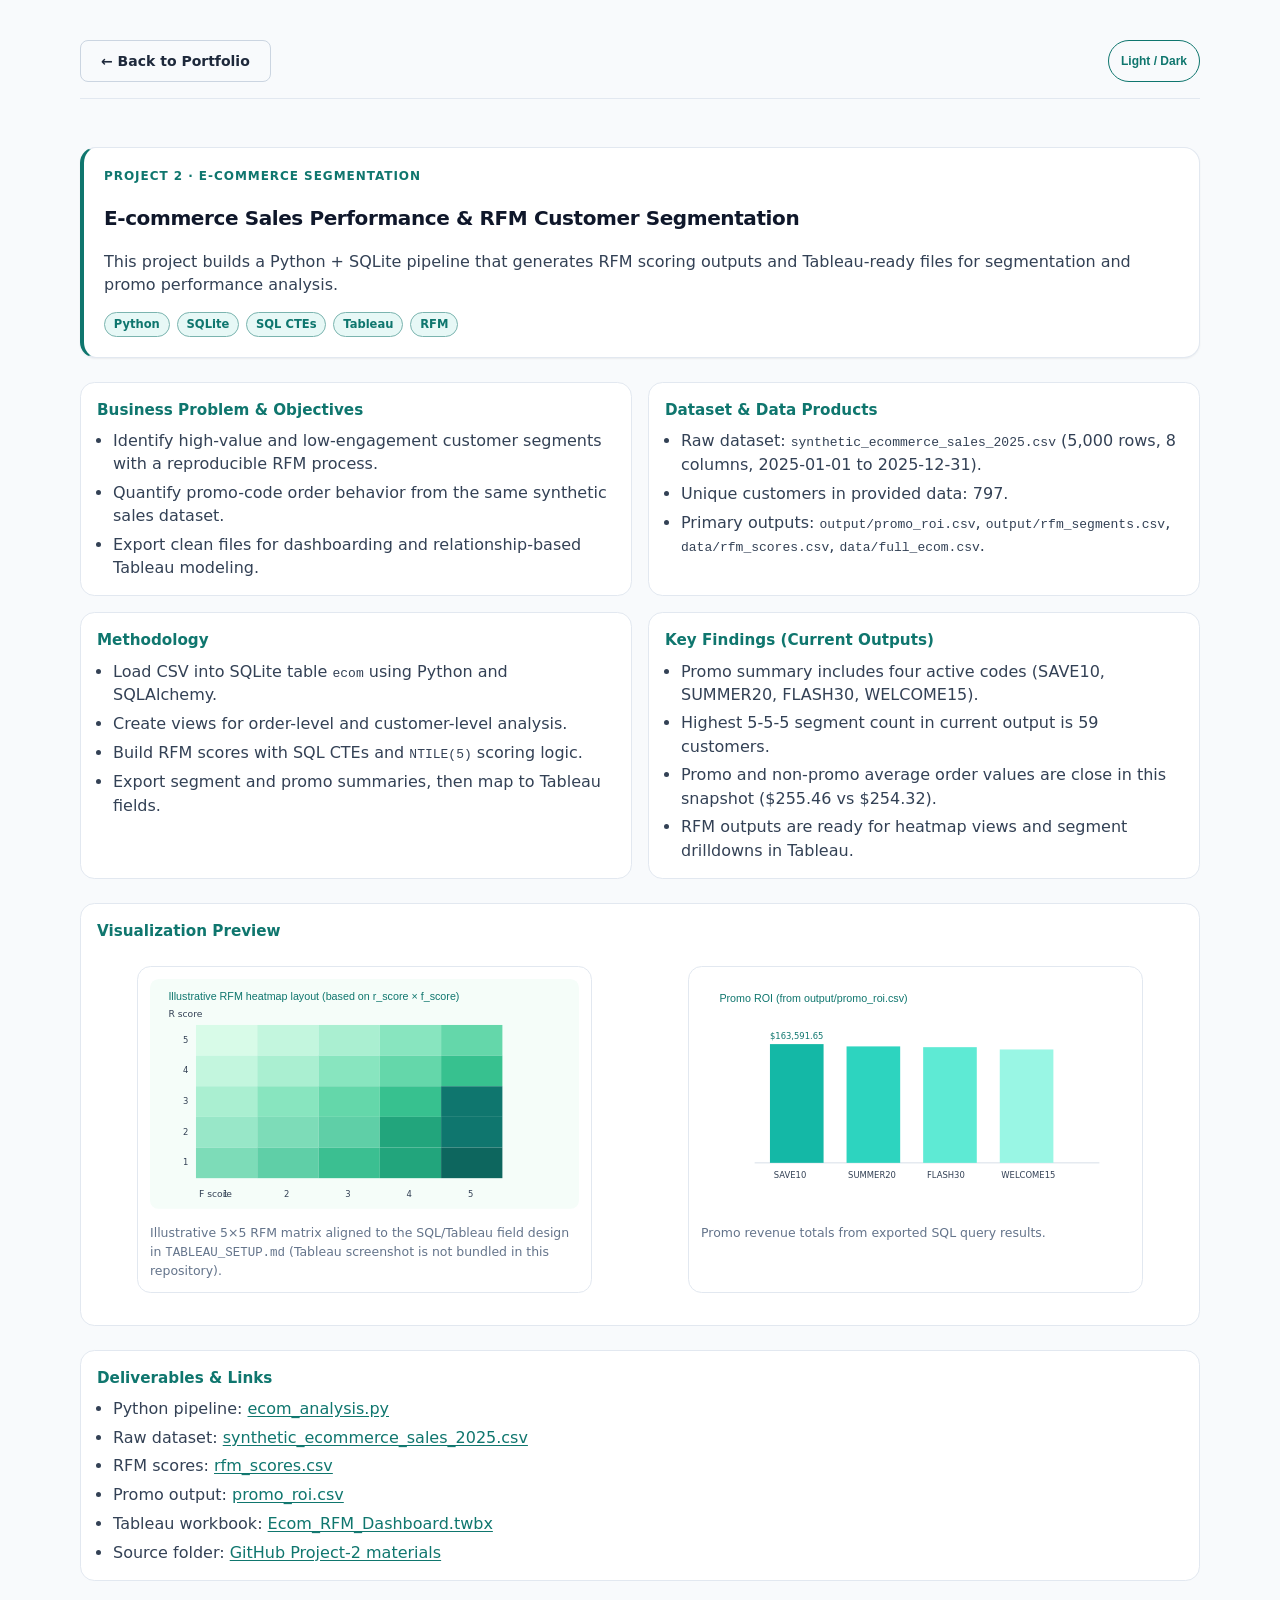
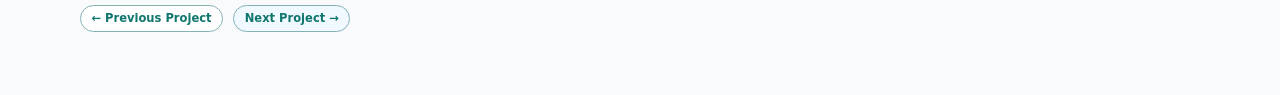
==== commit ee1d0705: "Finish remaining Project 2 portfolio details Co-authored-by: jimmyhomes12 <84486099+jimmyhomes12@use" ====
--- a/assets/projects/project-2/index.html
+++ b/assets/projects/project-2/index.html
@@ -54,8 +54,8 @@
             <h2 class="project-card-title">Key Findings (Current Outputs)</h2>
             <ul class="project-list">
               <li>Promo summary includes four active codes (SAVE10, SUMMER20, FLASH30, WELCOME15).</li>
-              <li>Highest 5-5-5 segment count in current output is 10 customers.</li>
-              <li>Promo order average and non-promo order average are nearly equal in this dataset snapshot.</li>
+              <li>Highest 5-5-5 segment count in current output is 59 customers.</li>
+              <li>Promo and non-promo average order values are close in this snapshot ($255.46 vs $254.32).</li>
               <li>RFM outputs are ready for heatmap views and segment drilldowns in Tableau.</li>
             </ul>
           </article>
@@ -72,12 +72,17 @@
                   <rect x="60" y="60" width="80" height="40" fill="#d8fbe8"/><rect x="140" y="60" width="80" height="40" fill="#c3f6de"/><rect x="220" y="60" width="80" height="40" fill="#aaefd1"/><rect x="300" y="60" width="80" height="40" fill="#88e5bf"/><rect x="380" y="60" width="80" height="40" fill="#64d7aa"/>
                   <rect x="60" y="100" width="80" height="40" fill="#c3f6de"/><rect x="140" y="100" width="80" height="40" fill="#aaefd1"/><rect x="220" y="100" width="80" height="40" fill="#88e5bf"/><rect x="300" y="100" width="80" height="40" fill="#64d7aa"/><rect x="380" y="100" width="80" height="40" fill="#37c18f"/>
                   <rect x="60" y="140" width="80" height="40" fill="#aaefd1"/><rect x="140" y="140" width="80" height="40" fill="#88e5bf"/><rect x="220" y="140" width="80" height="40" fill="#64d7aa"/><rect x="300" y="140" width="80" height="40" fill="#37c18f"/><rect x="380" y="140" width="80" height="40" fill="#0f766e"/>
+                  <rect x="60" y="180" width="80" height="40" fill="#98e7c8"/><rect x="140" y="180" width="80" height="40" fill="#7ddcb8"/><rect x="220" y="180" width="80" height="40" fill="#5fcfa7"/><rect x="300" y="180" width="80" height="40" fill="#22a57c"/><rect x="380" y="180" width="80" height="40" fill="#0f766e"/>
+                  <rect x="60" y="220" width="80" height="40" fill="#7ddcb8"/><rect x="140" y="220" width="80" height="40" fill="#5fcfa7"/><rect x="220" y="220" width="80" height="40" fill="#3bbf91"/><rect x="300" y="220" width="80" height="40" fill="#22a57c"/><rect x="380" y="220" width="80" height="40" fill="#0d665e"/>
                 </g>
-                <text x="68" y="206" font-size="12" fill="#334155">R score</text>
-                <text x="430" y="206" font-size="12" fill="#334155">F score</text>
-                <text x="24" y="250" font-size="12" fill="#64748b">This is an illustrative graphic built from documented project fields; no Tableau screenshot file is included in this repository.</text>
+                <g font-size="11" fill="#334155">
+                  <text x="95" y="284">1</text><text x="175" y="284">2</text><text x="255" y="284">3</text><text x="335" y="284">4</text><text x="415" y="284">5</text>
+                  <text x="43" y="83">5</text><text x="43" y="123">4</text><text x="43" y="163">3</text><text x="43" y="203">2</text><text x="43" y="243">1</text>
+                </g>
+                <text x="64" y="284" font-size="12" fill="#334155">F score</text>
+                <text x="24" y="50" font-size="12" fill="#334155">R score</text>
               </svg>
-              <figcaption class="project-caption">Illustrative heatmap composition aligned to the SQL/Tableau field design in <code>TABLEAU_SETUP.md</code>.</figcaption>
+              <figcaption class="project-caption">Illustrative 5×5 RFM matrix aligned to the SQL/Tableau field design in <code>TABLEAU_SETUP.md</code> (Tableau screenshot is not bundled in this repository).</figcaption>
             </figure>
             <figure class="project-visual">
               <svg viewBox="0 0 560 300" xmlns="http://www.w3.org/2000/svg" role="img" aria-label="Promo code ROI bar comparison from output CSV">
